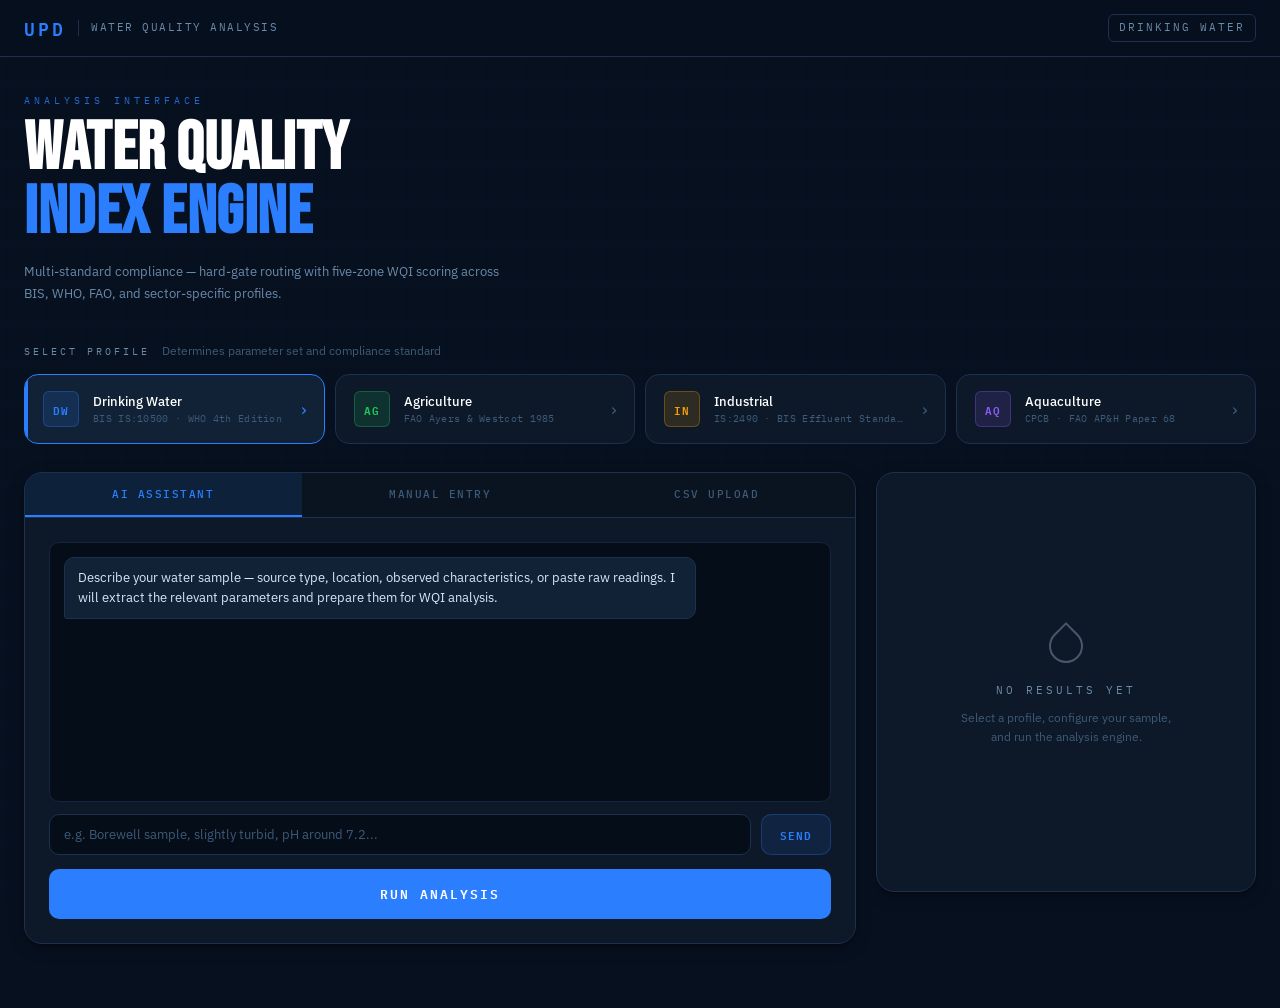
==== Main-page/index.html @ ab446660 "Main page data" ====
<!DOCTYPE html>
<html lang="en">
<head>
  <meta charset="UTF-8">
  <meta name="viewport" content="width=device-width, initial-scale=1.0">
  <title>Project UPD — Water Quality Analysis</title>
  <link rel="preconnect" href="https://fonts.googleapis.com">
  <link href="https://fonts.googleapis.com/css2?family=Bebas+Neue&family=IBM+Plex+Mono:wght@300;400;500;600&family=IBM+Plex+Sans:wght@300;400;500;600&display=swap" rel="stylesheet">
  <link rel="stylesheet" href="style.css">
</head>
<body>

  <!-- ═══ HEADER ═══ -->
  <header class="header">
    <div class="header-inner">
      <div class="logo">
        <span class="logo-mark">UPD</span>
        <div class="logo-divider"></div>
        <span class="logo-sub">Water Quality Analysis</span>
      </div>
      <nav class="header-nav">
        <span class="nav-label" id="activeProfileLabel">Drinking Water</span>
      </nav>
    </div>
  </header>

  <!-- ═══ MAIN ═══ -->
  <main class="main">

    <!-- Hero -->
    <section class="hero">
      <p class="hero-eyebrow">Analysis Interface</p>
      <h1 class="hero-headline">Water Quality<br><em>Index Engine</em></h1>
      <p class="hero-desc">
        Multi-standard compliance — hard-gate routing with five-zone WQI scoring across BIS, WHO, FAO, and sector-specific profiles.
      </p>
    </section>

    <!-- Profile Selection -->
    <section class="profile-section" aria-label="Select analysis profile">
      <div class="section-header">
        <span class="section-label">Select Profile</span>
        <span class="section-hint">Determines parameter set and compliance standard</span>
      </div>
      <div class="profile-grid" id="profileGrid">

        <button class="profile-card active" data-profile="drinking" aria-pressed="true">
          <div class="pc-badge" style="--badge-color: var(--blue)">DW</div>
          <div class="pc-body">
            <div class="pc-name">Drinking Water</div>
            <div class="pc-std">BIS IS:10500 · WHO 4th Edition</div>
          </div>
          <div class="pc-arrow">&#8250;</div>
        </button>

        <button class="profile-card" data-profile="agriculture" aria-pressed="false">
          <div class="pc-badge" style="--badge-color: var(--green)">AG</div>
          <div class="pc-body">
            <div class="pc-name">Agriculture</div>
            <div class="pc-std">FAO Ayers &amp; Westcot 1985</div>
          </div>
          <div class="pc-arrow">&#8250;</div>
        </button>

        <button class="profile-card" data-profile="industrial" aria-pressed="false">
          <div class="pc-badge" style="--badge-color: var(--amber)">IN</div>
          <div class="pc-body">
            <div class="pc-name">Industrial</div>
            <div class="pc-std">IS:2490 · BIS Effluent Standards</div>
          </div>
          <div class="pc-arrow">&#8250;</div>
        </button>

        <button class="profile-card" data-profile="aquaculture" aria-pressed="false">
          <div class="pc-badge" style="--badge-color: var(--violet)">AQ</div>
          <div class="pc-body">
            <div class="pc-name">Aquaculture</div>
            <div class="pc-std">CPCB · FAO AP&amp;H Paper 68</div>
          </div>
          <div class="pc-arrow">&#8250;</div>
        </button>

      </div>
    </section>

    <!-- Workspace -->
    <div class="workspace">

      <!-- ── Input Panel ── -->
      <section class="input-panel" aria-label="Sample input">

        <!-- Mode tabs -->
        <div class="mode-tabs" role="tablist">
          <button class="mode-tab active" role="tab" aria-selected="true"  data-tab="llm"    onclick="switchTab(this,'llm')">AI Assistant</button>
          <button class="mode-tab"        role="tab" aria-selected="false" data-tab="manual" onclick="switchTab(this,'manual')">Manual Entry</button>
          <button class="mode-tab"        role="tab" aria-selected="false" data-tab="csv"    onclick="switchTab(this,'csv')">CSV Upload</button>
        </div>

        <!-- LLM Tab -->
        <div class="tab-pane active" id="tab-llm" role="tabpanel">
          <div class="chat-window" id="chatWindow" aria-live="polite">
            <div class="msg msg--bot">
              Describe your water sample — source type, location, observed characteristics, or paste raw readings. I will extract the relevant parameters and prepare them for WQI analysis.
            </div>
          </div>
          <div class="chat-row">
            <input
              class="chat-input"
              id="chatInput"
              type="text"
              autocomplete="off"
              placeholder="e.g. Borewell sample, slightly turbid, pH around 7.2..."
              aria-label="Describe your water sample"
              onkeydown="if(event.key==='Enter') sendChat()"
            >
            <button class="btn-send" onclick="sendChat()" aria-label="Send message">Send</button>
          </div>
          <button class="btn-analyze" id="cta-llm" onclick="runAnalysis()">Run Analysis</button>
        </div>

        <!-- Manual Tab -->
        <div class="tab-pane" id="tab-manual" role="tabpanel">
          <div class="params-grid" id="paramsGrid" aria-label="Parameter inputs"></div>
          <button class="btn-analyze" id="cta-manual" onclick="runAnalysis()">Run Analysis</button>
        </div>

        <!-- CSV Tab -->
        <div class="tab-pane" id="tab-csv" role="tabpanel">
          <div
            class="dropzone"
            id="dropzone"
            tabindex="0"
            role="button"
            aria-label="Upload CSV file"
            onclick="document.getElementById('fileInput').click()"
            ondragover="event.preventDefault(); this.classList.add('dropzone--over')"
            ondragleave="this.classList.remove('dropzone--over')"
            ondrop="onDrop(event)"
            onkeydown="if(event.key==='Enter'||event.key===' ') document.getElementById('fileInput').click()"
          >
            <div class="dz-icon">
              <svg width="32" height="32" viewBox="0 0 24 24" fill="none" stroke="currentColor" stroke-width="1.5" stroke-linecap="round" stroke-linejoin="round">
                <path d="M14 2H6a2 2 0 0 0-2 2v16a2 2 0 0 0 2 2h12a2 2 0 0 0 2-2V8z"/>
                <polyline points="14 2 14 8 20 8"/>
                <line x1="12" y1="18" x2="12" y2="12"/>
                <polyline points="9 15 12 12 15 15"/>
              </svg>
            </div>
            <p class="dz-title">Drop CSV file here</p>
            <p class="dz-sub">or click to browse &mdash; supports multi-sample batch mode</p>
            <input type="file" id="fileInput" accept=".csv" style="display:none" onchange="onFile(this.files[0])">
          </div>

          <div class="csv-loaded" id="csvLoaded" hidden></div>

          <div class="csv-format">
            <p class="csv-format-label">Expected Format</p>
            <pre class="csv-format-pre">sample_id, pH, TDS, Turbidity, Hardness, ...
S001, 7.2, 450, 3.1, 220, ...
S002, 6.8, 620, 5.8, 310, ...</pre>
          </div>

          <button class="btn-analyze" id="cta-csv" onclick="runAnalysis()">Run Batch Analysis</button>
        </div>

      </section>

      <!-- ── Results Panel ── -->
      <section class="results-panel" aria-label="Analysis results" aria-live="polite">

        <!-- Placeholder -->
        <div class="r-placeholder" id="rPlaceholder">
          <div class="r-placeholder-inner">
            <div class="ph-graphic">
              <svg width="48" height="48" viewBox="0 0 24 24" fill="none" stroke="currentColor" stroke-width="1" stroke-linecap="round" stroke-linejoin="round" opacity="0.3">
                <path d="M12 2.69l5.66 5.66a8 8 0 1 1-11.31 0z"/>
              </svg>
            </div>
            <p class="ph-title">No Results Yet</p>
            <p class="ph-sub">Select a profile, configure your sample, and run the analysis engine.</p>
          </div>
        </div>

        <!-- Results (revealed after analysis) -->
        <div id="rResults" hidden>

          <!-- WQI Score Card -->
          <div class="r-card r-card--score">
            <p class="r-card-label">WQI Score &mdash; <span id="rProfileName">—</span></p>
            <div class="wqi-display">
              <span class="wqi-number" id="wqiNumber">0</span>
              <span class="wqi-denom">/ 100</span>
            </div>
            <div class="zone-pill" id="zonePill">—</div>
            <div class="zone-spectrum">
              <div class="zone-bar">
                <div class="zone-seg zone-seg--ideal"       id="zsIdeal"></div>
                <div class="zone-seg zone-seg--acceptable"  id="zsAcceptable"></div>
                <div class="zone-seg zone-seg--permissible" id="zsPermissible"></div>
                <div class="zone-seg zone-seg--breach"      id="zsBreach"></div>
                <div class="zone-seg zone-seg--deficient"   id="zsDeficient"></div>
              </div>
              <div class="zone-bar-labels">
                <span>Ideal</span>
                <span>Acceptable</span>
                <span>Permissible</span>
                <span>Breach</span>
                <span>Deficient</span>
              </div>
            </div>
          </div>

          <!-- Parameter Breakdown -->
          <div class="r-card">
            <p class="r-card-label">Parameter Breakdown</p>
            <div id="breakdown"></div>
          </div>

          <!-- Flags -->
          <div class="r-card">
            <p class="r-card-label">Flags &amp; Warnings</p>
            <div id="flagsList"></div>
          </div>

          <!-- Download -->
          <button class="btn-download" onclick="downloadReport()">
            <svg width="14" height="14" viewBox="0 0 24 24" fill="none" stroke="currentColor" stroke-width="2" stroke-linecap="round" stroke-linejoin="round">
              <path d="M21 15v4a2 2 0 0 1-2 2H5a2 2 0 0 1-2-2v-4"/>
              <polyline points="7 10 12 15 17 10"/>
              <line x1="12" y1="15" x2="12" y2="3"/>
            </svg>
            Download Full Report
          </button>

        </div>

      </section>

    </div><!-- /workspace -->

  </main>

  <script src="app.js"></script>
</body>
</html>
---- Main-page/style.css ----
/* ════════════════════════════════════════════
   PROJECT UPD — Stylesheet
   Mature · Data-forward · Responsive
════════════════════════════════════════════ */

/* ── Custom Properties ── */
:root {
  /* Background */
  --bg-base:     #07101f;
  --bg-surface:  #0d1928;
  --bg-raised:   #112236;
  --bg-inset:    #050d18;

  /* Borders */
  --border:      #1c3050;
  --border-soft: #142540;

  /* Accent colours */
  --blue:        #2b7fff;
  --blue-dim:    rgba(43, 127, 255, 0.12);
  --blue-border: rgba(43, 127, 255, 0.28);
  --green:       #22c55e;
  --green-dim:   rgba(34, 197, 94, 0.1);
  --amber:       #f59e0b;
  --amber-dim:   rgba(245, 158, 11, 0.1);
  --violet:      #8b5cf6;
  --violet-dim:  rgba(139, 92, 246, 0.1);
  --red:         #ef4444;
  --red-dim:     rgba(239, 68, 68, 0.1);

  /* Zone colours */
  --zone-ideal:       #22c55e;
  --zone-acceptable:  #84cc16;
  --zone-permissible: #f59e0b;
  --zone-breach:      #f97316;
  --zone-deficient:   #ef4444;

  /* Text */
  --text-primary:  #d4e8ff;
  --text-secondary:#6a8aaa;
  --text-bright:   #ffffff;
  --text-muted:    #3d5a78;

  /* Typography */
  --font-display: 'Bebas Neue', sans-serif;
  --font-mono:    'IBM Plex Mono', monospace;
  --font-sans:    'IBM Plex Sans', sans-serif;

  /* Radii */
  --r-sm:  6px;
  --r-md:  10px;
  --r-lg:  14px;
  --r-xl:  18px;

  /* Shadows */
  --shadow-card: 0 1px 3px rgba(0,0,0,0.4), 0 4px 16px rgba(0,0,0,0.25);

  /* Transitions */
  --t: 0.18s ease;
}

/* ── Reset ── */
*, *::before, *::after {
  margin: 0;
  padding: 0;
  box-sizing: border-box;
}

html { scroll-behavior: smooth; }

body {
  background: var(--bg-base);
  color: var(--text-primary);
  font-family: var(--font-sans);
  font-size: 14px;
  line-height: 1.6;
  min-height: 100vh;
  overflow-x: hidden;
  -webkit-font-smoothing: antialiased;
}

/* Subtle grid backdrop */
body::before {
  content: '';
  position: fixed;
  inset: 0;
  background-image:
    linear-gradient(rgba(43,127,255,0.02) 1px, transparent 1px),
    linear-gradient(90deg, rgba(43,127,255,0.02) 1px, transparent 1px);
  background-size: 40px 40px;
  pointer-events: none;
  z-index: 0;
}

/* ── Scrollbars ── */
::-webkit-scrollbar { width: 4px; height: 4px; }
::-webkit-scrollbar-track { background: transparent; }
::-webkit-scrollbar-thumb { background: var(--border); border-radius: 2px; }

/* ════════════════════════════════════════════
   HEADER
════════════════════════════════════════════ */
.header {
  position: sticky;
  top: 0;
  z-index: 200;
  background: rgba(7, 16, 31, 0.92);
  backdrop-filter: blur(20px);
  -webkit-backdrop-filter: blur(20px);
  border-bottom: 1px solid var(--border);
}

.header-inner {
  max-width: 1320px;
  margin: 0 auto;
  padding: 0 24px;
  height: 56px;
  display: flex;
  align-items: center;
  justify-content: space-between;
}

.logo {
  display: flex;
  align-items: center;
  gap: 12px;
}

.logo-mark {
  font-family: var(--font-mono);
  font-size: 18px;
  font-weight: 600;
  letter-spacing: 3px;
  color: var(--blue);
}

.logo-divider {
  width: 1px;
  height: 16px;
  background: var(--border);
}

.logo-sub {
  font-family: var(--font-mono);
  font-size: 11px;
  letter-spacing: 1.5px;
  color: var(--text-secondary);
  text-transform: uppercase;
}

.header-nav {
  display: flex;
  align-items: center;
  gap: 16px;
}

.nav-label {
  font-family: var(--font-mono);
  font-size: 11px;
  letter-spacing: 2px;
  text-transform: uppercase;
  color: var(--text-secondary);
  padding: 4px 10px;
  border: 1px solid var(--border);
  border-radius: var(--r-sm);
  transition: var(--t);
}

/* ════════════════════════════════════════════
   MAIN LAYOUT
════════════════════════════════════════════ */
.main {
  position: relative;
  z-index: 1;
  max-width: 1320px;
  margin: 0 auto;
  padding: 36px 24px 64px;
}

/* ════════════════════════════════════════════
   HERO
════════════════════════════════════════════ */
.hero {
  margin-bottom: 36px;
  animation: riseIn 0.5s cubic-bezier(0.22, 0.68, 0, 1.15) both;
}

.hero-eyebrow {
  font-family: var(--font-mono);
  font-size: 10px;
  letter-spacing: 4px;
  text-transform: uppercase;
  color: var(--blue);
  margin-bottom: 8px;
  opacity: 0.8;
}

.hero-headline {
  font-family: var(--font-display);
  font-size: clamp(40px, 6vw, 68px);
  line-height: 0.94;
  letter-spacing: 0.5px;
  color: var(--text-bright);
  margin-bottom: 16px;
}

.hero-headline em {
  font-style: normal;
  color: var(--blue);
}

.hero-desc {
  font-size: 13px;
  color: var(--text-secondary);
  max-width: 480px;
  line-height: 1.7;
}

/* ════════════════════════════════════════════
   SECTION UTILITIES
════════════════════════════════════════════ */
.section-header {
  display: flex;
  align-items: baseline;
  gap: 12px;
  margin-bottom: 14px;
}

.section-label {
  font-family: var(--font-mono);
  font-size: 10px;
  letter-spacing: 3px;
  text-transform: uppercase;
  color: var(--text-secondary);
}

.section-hint {
  font-size: 12px;
  color: var(--text-muted);
}

/* ════════════════════════════════════════════
   PROFILE GRID
════════════════════════════════════════════ */
.profile-section {
  margin-bottom: 28px;
  animation: riseIn 0.5s 0.07s cubic-bezier(0.22, 0.68, 0, 1.15) both;
}

.profile-grid {
  display: grid;
  grid-template-columns: repeat(4, 1fr);
  gap: 10px;
}

.profile-card {
  display: flex;
  align-items: center;
  gap: 14px;
  background: var(--bg-surface);
  border: 1px solid var(--border);
  border-radius: var(--r-lg);
  padding: 16px 18px;
  cursor: pointer;
  text-align: left;
  transition: border-color var(--t), background var(--t), box-shadow var(--t);
  position: relative;
  overflow: hidden;
  font-family: inherit;
}

.profile-card::before {
  content: '';
  position: absolute;
  left: 0; top: 0; bottom: 0;
  width: 3px;
  background: var(--badge-color, var(--blue));
  transform: scaleY(0);
  transform-origin: center;
  transition: transform 0.2s ease;
  border-radius: 0 2px 2px 0;
}

.profile-card.active::before   { transform: scaleY(1); }
.profile-card.active           { border-color: var(--badge-color, var(--blue)); background: var(--bg-raised); }
.profile-card:hover:not(.active) { border-color: #2a4060; background: var(--bg-raised); }
.profile-card:focus-visible    { outline: 2px solid var(--blue); outline-offset: 2px; }

.pc-badge {
  width: 36px;
  height: 36px;
  border-radius: var(--r-sm);
  background: color-mix(in srgb, var(--badge-color) 14%, transparent);
  border: 1px solid color-mix(in srgb, var(--badge-color) 30%, transparent);
  display: flex;
  align-items: center;
  justify-content: center;
  font-family: var(--font-mono);
  font-size: 11px;
  font-weight: 600;
  letter-spacing: 1px;
  color: var(--badge-color);
  flex-shrink: 0;
}

.pc-body { flex: 1; min-width: 0; }

.pc-name {
  font-size: 13px;
  font-weight: 500;
  color: var(--text-bright);
  margin-bottom: 2px;
  white-space: nowrap;
  overflow: hidden;
  text-overflow: ellipsis;
}

.pc-std {
  font-family: var(--font-mono);
  font-size: 10px;
  color: var(--text-muted);
  letter-spacing: 0.3px;
  white-space: nowrap;
  overflow: hidden;
  text-overflow: ellipsis;
}

.pc-arrow {
  color: var(--text-muted);
  font-size: 18px;
  flex-shrink: 0;
  transition: color var(--t);
}

.profile-card.active .pc-arrow { color: var(--badge-color, var(--blue)); }

/* ════════════════════════════════════════════
   WORKSPACE
════════════════════════════════════════════ */
.workspace {
  display: grid;
  grid-template-columns: 1fr 380px;
  gap: 20px;
  align-items: start;
  animation: riseIn 0.5s 0.14s cubic-bezier(0.22, 0.68, 0, 1.15) both;
}

/* ════════════════════════════════════════════
   INPUT PANEL
════════════════════════════════════════════ */
.input-panel {
  background: var(--bg-surface);
  border: 1px solid var(--border);
  border-radius: var(--r-xl);
  overflow: hidden;
  box-shadow: var(--shadow-card);
}

/* Mode tabs */
.mode-tabs {
  display: flex;
  border-bottom: 1px solid var(--border);
  background: rgba(0,0,0,0.2);
}

.mode-tab {
  flex: 1;
  padding: 14px 8px;
  border: none;
  border-bottom: 2px solid transparent;
  background: none;
  font-family: var(--font-mono);
  font-size: 11px;
  font-weight: 500;
  letter-spacing: 1.5px;
  text-transform: uppercase;
  color: var(--text-muted);
  cursor: pointer;
  transition: color var(--t), border-color var(--t), background var(--t);
}

.mode-tab.active {
  color: var(--blue);
  border-bottom-color: var(--blue);
  background: var(--blue-dim);
}

.mode-tab:hover:not(.active) {
  color: var(--text-secondary);
  background: rgba(255,255,255,0.02);
}

.mode-tab:focus-visible { outline: 2px solid var(--blue); outline-offset: -2px; }

/* Tab panes */
.tab-pane { display: none; padding: 24px; }
.tab-pane.active { display: block; }

/* ── LLM Chat ── */
.chat-window {
  background: var(--bg-inset);
  border: 1px solid var(--border-soft);
  border-radius: var(--r-md);
  height: 260px;
  overflow-y: auto;
  padding: 14px;
  margin-bottom: 12px;
  display: flex;
  flex-direction: column;
  gap: 10px;
  scroll-behavior: smooth;
}

.msg {
  max-width: 84%;
  padding: 10px 13px;
  border-radius: var(--r-md);
  font-size: 13px;
  line-height: 1.55;
}

.msg--bot {
  background: var(--bg-raised);
  border: 1px solid var(--border);
  color: var(--text-primary);
  align-self: flex-start;
  border-bottom-left-radius: 3px;
}

.msg--user {
  background: var(--blue-dim);
  border: 1px solid var(--blue-border);
  color: var(--text-bright);
  align-self: flex-end;
  border-bottom-right-radius: 3px;
}

.chat-row {
  display: flex;
  gap: 10px;
  margin-bottom: 14px;
}

.chat-input {
  flex: 1;
  background: var(--bg-inset);
  border: 1px solid var(--border);
  border-radius: var(--r-md);
  padding: 10px 14px;
  color: var(--text-bright);
  font-family: var(--font-sans);
  font-size: 13px;
  outline: none;
  transition: border-color var(--t), box-shadow var(--t);
}

.chat-input:focus {
  border-color: var(--blue);
  box-shadow: 0 0 0 3px rgba(43, 127, 255, 0.1);
}

.chat-input::placeholder { color: var(--text-muted); }

.btn-send {
  padding: 10px 18px;
  background: var(--blue-dim);
  border: 1px solid var(--blue-border);
  border-radius: var(--r-md);
  color: var(--blue);
  font-family: var(--font-mono);
  font-size: 11px;
  font-weight: 600;
  letter-spacing: 1px;
  text-transform: uppercase;
  cursor: pointer;
  transition: background var(--t), border-color var(--t);
  flex-shrink: 0;
  white-space: nowrap;
}

.btn-send:hover { background: rgba(43,127,255,0.2); border-color: rgba(43,127,255,0.45); }

/* Typing indicator */
.typing-indicator {
  display: flex;
  gap: 4px;
  align-items: center;
  padding: 10px 13px;
  background: var(--bg-raised);
  border: 1px solid var(--border);
  border-radius: var(--r-md);
  border-bottom-left-radius: 3px;
  width: 48px;
  align-self: flex-start;
}

.typing-indicator span {
  width: 5px;
  height: 5px;
  background: var(--text-muted);
  border-radius: 50%;
  animation: bob 0.9s infinite;
}

.typing-indicator span:nth-child(2) { animation-delay: 0.15s; }
.typing-indicator span:nth-child(3) { animation-delay: 0.30s; }

/* ── Manual params ── */
.params-grid {
  display: grid;
  grid-template-columns: 1fr 1fr;
  gap: 12px;
  margin-bottom: 20px;
  max-height: 360px;
  overflow-y: auto;
  padding-right: 4px;
}

.param-field { display: flex; flex-direction: column; gap: 5px; }

.param-label {
  display: flex;
  justify-content: space-between;
  font-family: var(--font-mono);
  font-size: 9.5px;
  letter-spacing: 1.5px;
  text-transform: uppercase;
  color: var(--text-secondary);
}

.param-unit { color: var(--blue); opacity: 0.8; }

.param-input {
  background: var(--bg-inset);
  border: 1px solid var(--border);
  border-radius: var(--r-md);
  padding: 9px 12px;
  color: var(--text-bright);
  font-family: var(--font-mono);
  font-size: 14px;
  outline: none;
  transition: border-color var(--t), box-shadow var(--t);
  -moz-appearance: textfield;
}

.param-input::-webkit-outer-spin-button,
.param-input::-webkit-inner-spin-button { -webkit-appearance: none; }

.param-input:focus {
  border-color: var(--blue);
  box-shadow: 0 0 0 3px rgba(43, 127, 255, 0.1);
}

.param-input::placeholder { color: var(--text-muted); font-size: 12px; }

/* ── CSV Upload ── */
.dropzone {
  border: 1.5px dashed var(--border);
  border-radius: var(--r-lg);
  padding: 44px 24px;
  text-align: center;
  cursor: pointer;
  margin-bottom: 16px;
  transition: border-color var(--t), background var(--t);
  outline: none;
}

.dropzone:hover,
.dropzone.dropzone--over,
.dropzone:focus-visible {
  border-color: var(--blue);
  background: var(--blue-dim);
}

.dz-icon {
  color: var(--text-muted);
  margin-bottom: 12px;
  display: flex;
  justify-content: center;
}

.dz-title {
  font-size: 13px;
  font-weight: 500;
  color: var(--text-primary);
  margin-bottom: 5px;
}

.dz-sub {
  font-size: 12px;
  color: var(--text-secondary);
}

.csv-loaded {
  font-family: var(--font-mono);
  font-size: 11px;
  color: var(--green);
  padding: 10px 14px;
  background: var(--green-dim);
  border: 1px solid rgba(34,197,94,0.2);
  border-radius: var(--r-md);
  margin-bottom: 14px;
}

.csv-format { margin-bottom: 20px; }

.csv-format-label {
  font-family: var(--font-mono);
  font-size: 10px;
  letter-spacing: 2px;
  text-transform: uppercase;
  color: var(--text-muted);
  margin-bottom: 8px;
}

.csv-format-pre {
  font-family: var(--font-mono);
  font-size: 11px;
  color: var(--text-secondary);
  background: var(--bg-inset);
  border: 1px solid var(--border-soft);
  border-radius: var(--r-md);
  padding: 12px 14px;
  line-height: 1.9;
  white-space: pre-wrap;
  overflow-x: auto;
}

/* ── Analyze CTA ── */
.btn-analyze {
  width: 100%;
  padding: 14px;
  border: none;
  border-radius: var(--r-md);
  background: var(--blue);
  color: #fff;
  font-family: var(--font-mono);
  font-size: 13px;
  font-weight: 600;
  letter-spacing: 2px;
  text-transform: uppercase;
  cursor: pointer;
  transition: background var(--t), transform var(--t), box-shadow var(--t), opacity var(--t);
  display: flex;
  align-items: center;
  justify-content: center;
  gap: 10px;
}

.btn-analyze:hover:not(:disabled) {
  background: #3b8fff;
  box-shadow: 0 6px 24px rgba(43, 127, 255, 0.3);
  transform: translateY(-1px);
}

.btn-analyze:active:not(:disabled) { transform: translateY(0); }
.btn-analyze:disabled { opacity: 0.6; cursor: not-allowed; }

/* ════════════════════════════════════════════
   RESULTS PANEL
════════════════════════════════════════════ */
.results-panel {
  display: flex;
  flex-direction: column;
  gap: 14px;
}

/* Placeholder */
.r-placeholder {
  background: var(--bg-surface);
  border: 1px solid var(--border);
  border-radius: var(--r-xl);
  min-height: 420px;
  display: flex;
  align-items: center;
  justify-content: center;
  box-shadow: var(--shadow-card);
}

.r-placeholder-inner { text-align: center; padding: 40px; }

.ph-graphic {
  color: var(--text-primary);
  margin-bottom: 16px;
  display: flex;
  justify-content: center;
}

.ph-title {
  font-family: var(--font-mono);
  font-size: 11px;
  letter-spacing: 3px;
  text-transform: uppercase;
  color: var(--text-secondary);
  margin-bottom: 8px;
}

.ph-sub {
  font-size: 12px;
  color: var(--text-muted);
  max-width: 220px;
  margin: 0 auto;
  line-height: 1.6;
}

/* Result cards */
.r-card {
  background: var(--bg-surface);
  border: 1px solid var(--border);
  border-radius: var(--r-xl);
  padding: 22px 22px;
  box-shadow: var(--shadow-card);
}

.r-card-label {
  font-family: var(--font-mono);
  font-size: 9.5px;
  letter-spacing: 3px;
  text-transform: uppercase;
  color: var(--text-secondary);
  margin-bottom: 16px;
}

/* WQI score */
.r-card--score { text-align: center; }

.wqi-display {
  display: flex;
  align-items: baseline;
  justify-content: center;
  gap: 4px;
  margin-bottom: 12px;
}

.wqi-number {
  font-family: var(--font-display);
  font-size: 96px;
  line-height: 1;
  color: var(--text-bright);
  letter-spacing: -2px;
}

.wqi-denom {
  font-family: var(--font-mono);
  font-size: 14px;
  color: var(--text-secondary);
  align-self: flex-end;
  padding-bottom: 10px;
}

.zone-pill {
  display: inline-block;
  padding: 6px 20px;
  border-radius: 100px;
  font-family: var(--font-mono);
  font-size: 11px;
  font-weight: 600;
  letter-spacing: 2.5px;
  text-transform: uppercase;
  margin-bottom: 18px;
}

.zone-spectrum { text-align: left; }

.zone-bar {
  display: flex;
  gap: 3px;
  height: 5px;
  border-radius: 3px;
  overflow: hidden;
  margin-bottom: 6px;
}

.zone-seg {
  flex: 1;
  border-radius: 2px;
  opacity: 0.4;
  transition: opacity 0.3s ease;
}

.zone-seg.active { opacity: 1; }

.zone-seg--ideal       { background: var(--zone-ideal); }
.zone-seg--acceptable  { background: var(--zone-acceptable); }
.zone-seg--permissible { background: var(--zone-permissible); }
.zone-seg--breach      { background: var(--zone-breach); }
.zone-seg--deficient   { background: var(--zone-deficient); }

.zone-bar-labels {
  display: flex;
  justify-content: space-between;
  font-family: var(--font-mono);
  font-size: 8.5px;
  color: var(--text-muted);
  letter-spacing: 0.3px;
}

/* Parameter breakdown */
.param-row {
  display: flex;
  align-items: center;
  gap: 10px;
  padding: 9px 0;
  border-bottom: 1px solid var(--border-soft);
}

.param-row:last-child { border-bottom: none; }

.pr-dot {
  width: 6px;
  height: 6px;
  border-radius: 50%;
  flex-shrink: 0;
}

.pr-name {
  flex: 1;
  font-size: 12.5px;
  color: var(--text-primary);
}

.pr-value {
  font-family: var(--font-mono);
  font-size: 11.5px;
  text-align: right;
  min-width: 80px;
}

/* Flags */
.flag {
  display: flex;
  gap: 10px;
  align-items: flex-start;
  padding: 10px 12px;
  border-radius: var(--r-md);
  font-size: 12.5px;
  line-height: 1.5;
  margin-bottom: 8px;
}

.flag:last-child { margin-bottom: 0; }

.flag--ok   { background: var(--green-dim); border: 1px solid rgba(34,197,94,0.2);  color: #4ade80; }
.flag--warn { background: var(--amber-dim); border: 1px solid rgba(245,158,11,0.2); color: #fbbf24; }
.flag--bad  { background: var(--red-dim);   border: 1px solid rgba(239,68,68,0.2);  color: #f87171; }

.flag-icon { flex-shrink: 0; font-style: normal; font-size: 12px; margin-top: 1px; }

/* Download button */
.btn-download {
  width: 100%;
  padding: 12px;
  background: transparent;
  border: 1px solid var(--border);
  border-radius: var(--r-md);
  color: var(--text-secondary);
  font-family: var(--font-mono);
  font-size: 11px;
  font-weight: 500;
  letter-spacing: 1.5px;
  text-transform: uppercase;
  cursor: pointer;
  transition: border-color var(--t), color var(--t), background var(--t);
  display: flex;
  align-items: center;
  justify-content: center;
  gap: 8px;
}

.btn-download:hover {
  border-color: var(--blue);
  color: var(--blue);
  background: var(--blue-dim);
}

/* ════════════════════════════════════════════
   SPINNER
════════════════════════════════════════════ */
.spinner {
  width: 14px;
  height: 14px;
  border: 2px solid rgba(255,255,255,0.25);
  border-top-color: #fff;
  border-radius: 50%;
  animation: spin 0.65s linear infinite;
  display: inline-block;
  flex-shrink: 0;
}

/* ════════════════════════════════════════════
   ANIMATIONS
════════════════════════════════════════════ */
@keyframes riseIn {
  from { opacity: 0; transform: translateY(16px); }
  to   { opacity: 1; transform: translateY(0); }
}

@keyframes spin {
  to { transform: rotate(360deg); }
}

@keyframes bob {
  0%, 80%, 100% { transform: translateY(0); }
  40%           { transform: translateY(-4px); }
}

/* ════════════════════════════════════════════
   RESPONSIVE — Tablet (≤ 1024px)
════════════════════════════════════════════ */
@media (max-width: 1024px) {
  .profile-grid {
    grid-template-columns: repeat(2, 1fr);
  }

  .workspace {
    grid-template-columns: 1fr;
  }

  .results-panel {
    /* On tablet/mobile, results flow below input */
  }

  .r-placeholder {
    min-height: 260px;
  }
}

/* ════════════════════════════════════════════
   RESPONSIVE — Mobile (≤ 640px)
════════════════════════════════════════════ */
@media (max-width: 640px) {
  .header-inner { padding: 0 16px; }
  .logo-sub     { display: none; }
  .logo-divider { display: none; }

  .main { padding: 24px 16px 48px; }

  .hero { margin-bottom: 24px; }
  .hero-desc { font-size: 12.5px; }

  .section-hint { display: none; }

  .profile-grid {
    grid-template-columns: 1fr 1fr;
    gap: 8px;
  }

  .pc-std   { display: none; }
  .pc-arrow { display: none; }

  .profile-card { padding: 12px 14px; gap: 10px; }
  .pc-badge     { width: 30px; height: 30px; font-size: 10px; }
  .pc-name      { font-size: 12px; }

  .mode-tab { font-size: 10px; letter-spacing: 1px; padding: 12px 4px; }

  .tab-pane { padding: 18px 16px; }

  .params-grid { grid-template-columns: 1fr; max-height: none; }

  .chat-window { height: 220px; }

  .wqi-number { font-size: 72px; }

  .zone-bar-labels { display: none; }

  .workspace { gap: 14px; }

  .profile-section { margin-bottom: 20px; }

  .nav-label { display: none; }
}

/* ════════════════════════════════════════════
   ACCESSIBILITY
════════════════════════════════════════════ */
@media (prefers-reduced-motion: reduce) {
  *, *::before, *::after { animation-duration: 0.01ms !important; transition-duration: 0.01ms !important; }
}
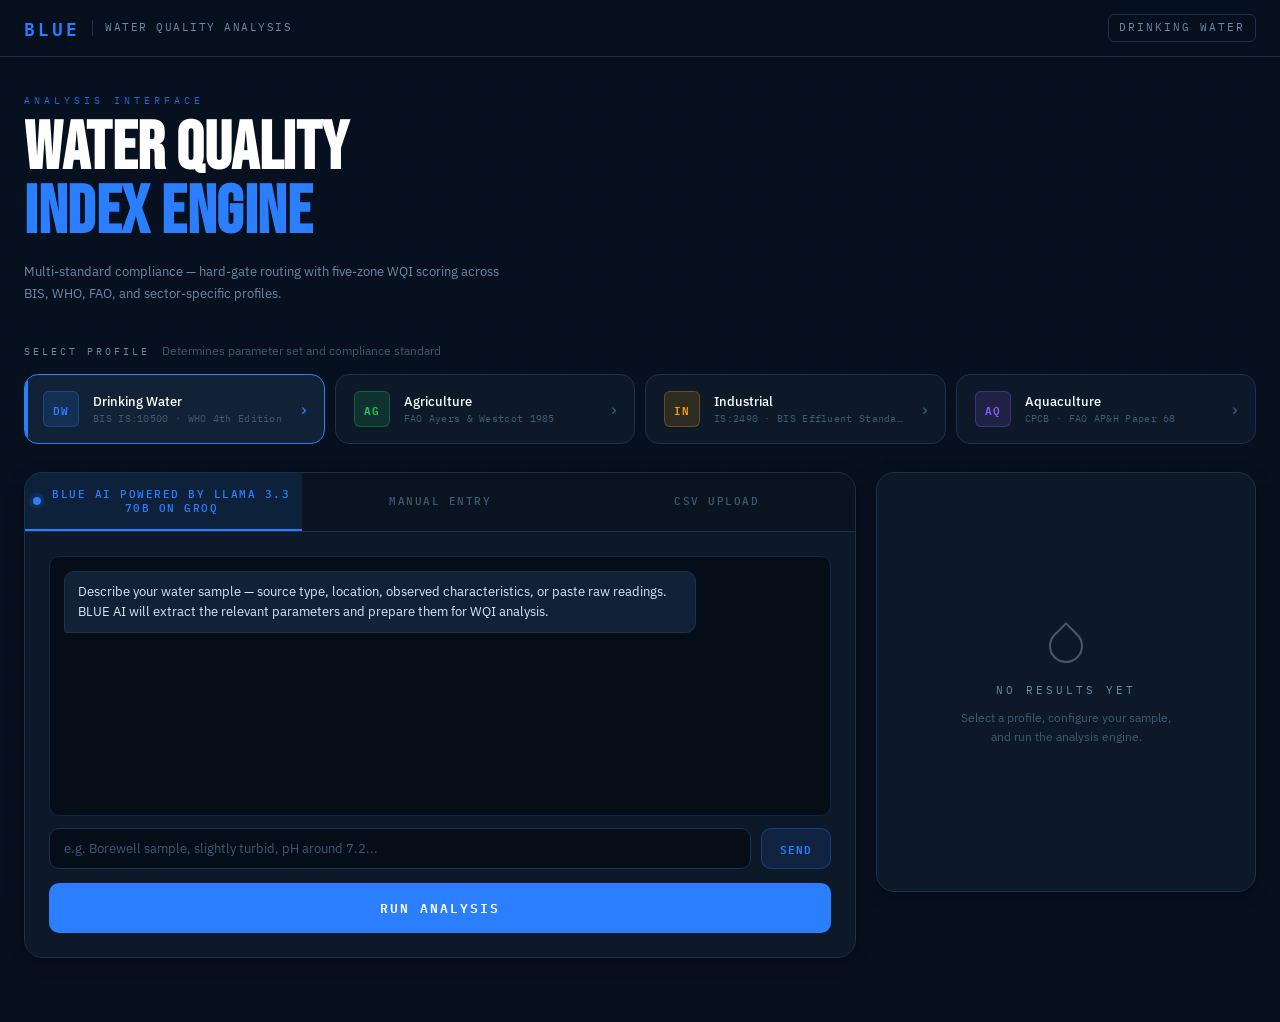
==== commit 5f40ce8c: "Almost Final commit" ====
--- a/Main-page/index.html
+++ b/Main-page/index.html
@@ -3,7 +3,10 @@
 <head>
   <meta charset="UTF-8">
   <meta name="viewport" content="width=device-width, initial-scale=1.0">
-  <title>Project UPD — Water Quality Analysis</title>
+  <title>BLUE — Water Quality Analysis</title>
+  <meta name="referrer" content="strict-origin-when-cross-origin">
+  <meta http-equiv="X-Content-Type-Options" content="nosniff">
+  <link rel="icon" type="image/svg+xml" href="data:image/svg+xml,%3Csvg xmlns='http://www.w3.org/2000/svg' viewBox='0 0 64 64'%3E%3Ccircle cx='32' cy='32' r='22' fill='%232b7fff'/%3E%3C/svg%3E">
   <link rel="preconnect" href="https://fonts.googleapis.com">
   <link href="https://fonts.googleapis.com/css2?family=Bebas+Neue&family=IBM+Plex+Mono:wght@300;400;500;600&family=IBM+Plex+Sans:wght@300;400;500;600&display=swap" rel="stylesheet">
   <link rel="stylesheet" href="style.css">
@@ -14,7 +17,7 @@
   <header class="header">
     <div class="header-inner">
       <div class="logo">
-        <span class="logo-mark">UPD</span>
+        <span class="logo-mark">BLUE</span>
         <div class="logo-divider"></div>
         <span class="logo-sub">Water Quality Analysis</span>
       </div>
@@ -44,7 +47,7 @@
       </div>
       <div class="profile-grid" id="profileGrid">
 
-        <button class="profile-card active" data-profile="drinking" aria-pressed="true">
+        <button class="profile-card active" data-profile="drinking" aria-pressed="true" onclick="selectProfile(this,'drinking')">
           <div class="pc-badge" style="--badge-color: var(--blue)">DW</div>
           <div class="pc-body">
             <div class="pc-name">Drinking Water</div>
@@ -53,7 +56,7 @@
           <div class="pc-arrow">&#8250;</div>
         </button>
 
-        <button class="profile-card" data-profile="agriculture" aria-pressed="false">
+        <button class="profile-card" data-profile="agriculture" aria-pressed="false" onclick="selectProfile(this,'agriculture')">
           <div class="pc-badge" style="--badge-color: var(--green)">AG</div>
           <div class="pc-body">
             <div class="pc-name">Agriculture</div>
@@ -62,7 +65,7 @@
           <div class="pc-arrow">&#8250;</div>
         </button>
 
-        <button class="profile-card" data-profile="industrial" aria-pressed="false">
+        <button class="profile-card" data-profile="industrial" aria-pressed="false" onclick="selectProfile(this,'industrial')">
           <div class="pc-badge" style="--badge-color: var(--amber)">IN</div>
           <div class="pc-body">
             <div class="pc-name">Industrial</div>
@@ -71,7 +74,7 @@
           <div class="pc-arrow">&#8250;</div>
         </button>
 
-        <button class="profile-card" data-profile="aquaculture" aria-pressed="false">
+        <button class="profile-card" data-profile="aquaculture" aria-pressed="false" onclick="selectProfile(this,'aquaculture')">
           <div class="pc-badge" style="--badge-color: var(--violet)">AQ</div>
           <div class="pc-body">
             <div class="pc-name">Aquaculture</div>
@@ -91,7 +94,10 @@
 
         <!-- Mode tabs -->
         <div class="mode-tabs" role="tablist">
-          <button class="mode-tab active" role="tab" aria-selected="true"  data-tab="llm"    onclick="switchTab(this,'llm')">AI Assistant</button>
+          <button class="mode-tab active mode-tab--powered" role="tab" aria-selected="true"  data-tab="llm"    onclick="switchTab(this,'llm')">
+            <span class="mode-tab-dot" aria-hidden="true"></span>
+            <span>BLUE AI powered by Llama 3.3 70B on Groq</span>
+          </button>
           <button class="mode-tab"        role="tab" aria-selected="false" data-tab="manual" onclick="switchTab(this,'manual')">Manual Entry</button>
           <button class="mode-tab"        role="tab" aria-selected="false" data-tab="csv"    onclick="switchTab(this,'csv')">CSV Upload</button>
         </div>
@@ -100,7 +106,7 @@
         <div class="tab-pane active" id="tab-llm" role="tabpanel">
           <div class="chat-window" id="chatWindow" aria-live="polite">
             <div class="msg msg--bot">
-              Describe your water sample — source type, location, observed characteristics, or paste raw readings. I will extract the relevant parameters and prepare them for WQI analysis.
+              Describe your water sample — source type, location, observed characteristics, or paste raw readings. BLUE AI will extract the relevant parameters and prepare them for WQI analysis.
             </div>
           </div>
           <div class="chat-row">
--- a/Main-page/style.css
+++ b/Main-page/style.css
@@ -377,6 +377,19 @@
   color: var(--text-muted);
   cursor: pointer;
   transition: color var(--t), border-color var(--t), background var(--t);
+  display: flex;
+  align-items: center;
+  justify-content: center;
+  gap: 8px;
+}
+
+.mode-tab-dot {
+  width: 8px;
+  height: 8px;
+  border-radius: 999px;
+  background: var(--blue);
+  box-shadow: 0 0 0 4px rgba(43,127,255,0.12);
+  flex: 0 0 auto;
 }
 
 .mode-tab.active {
